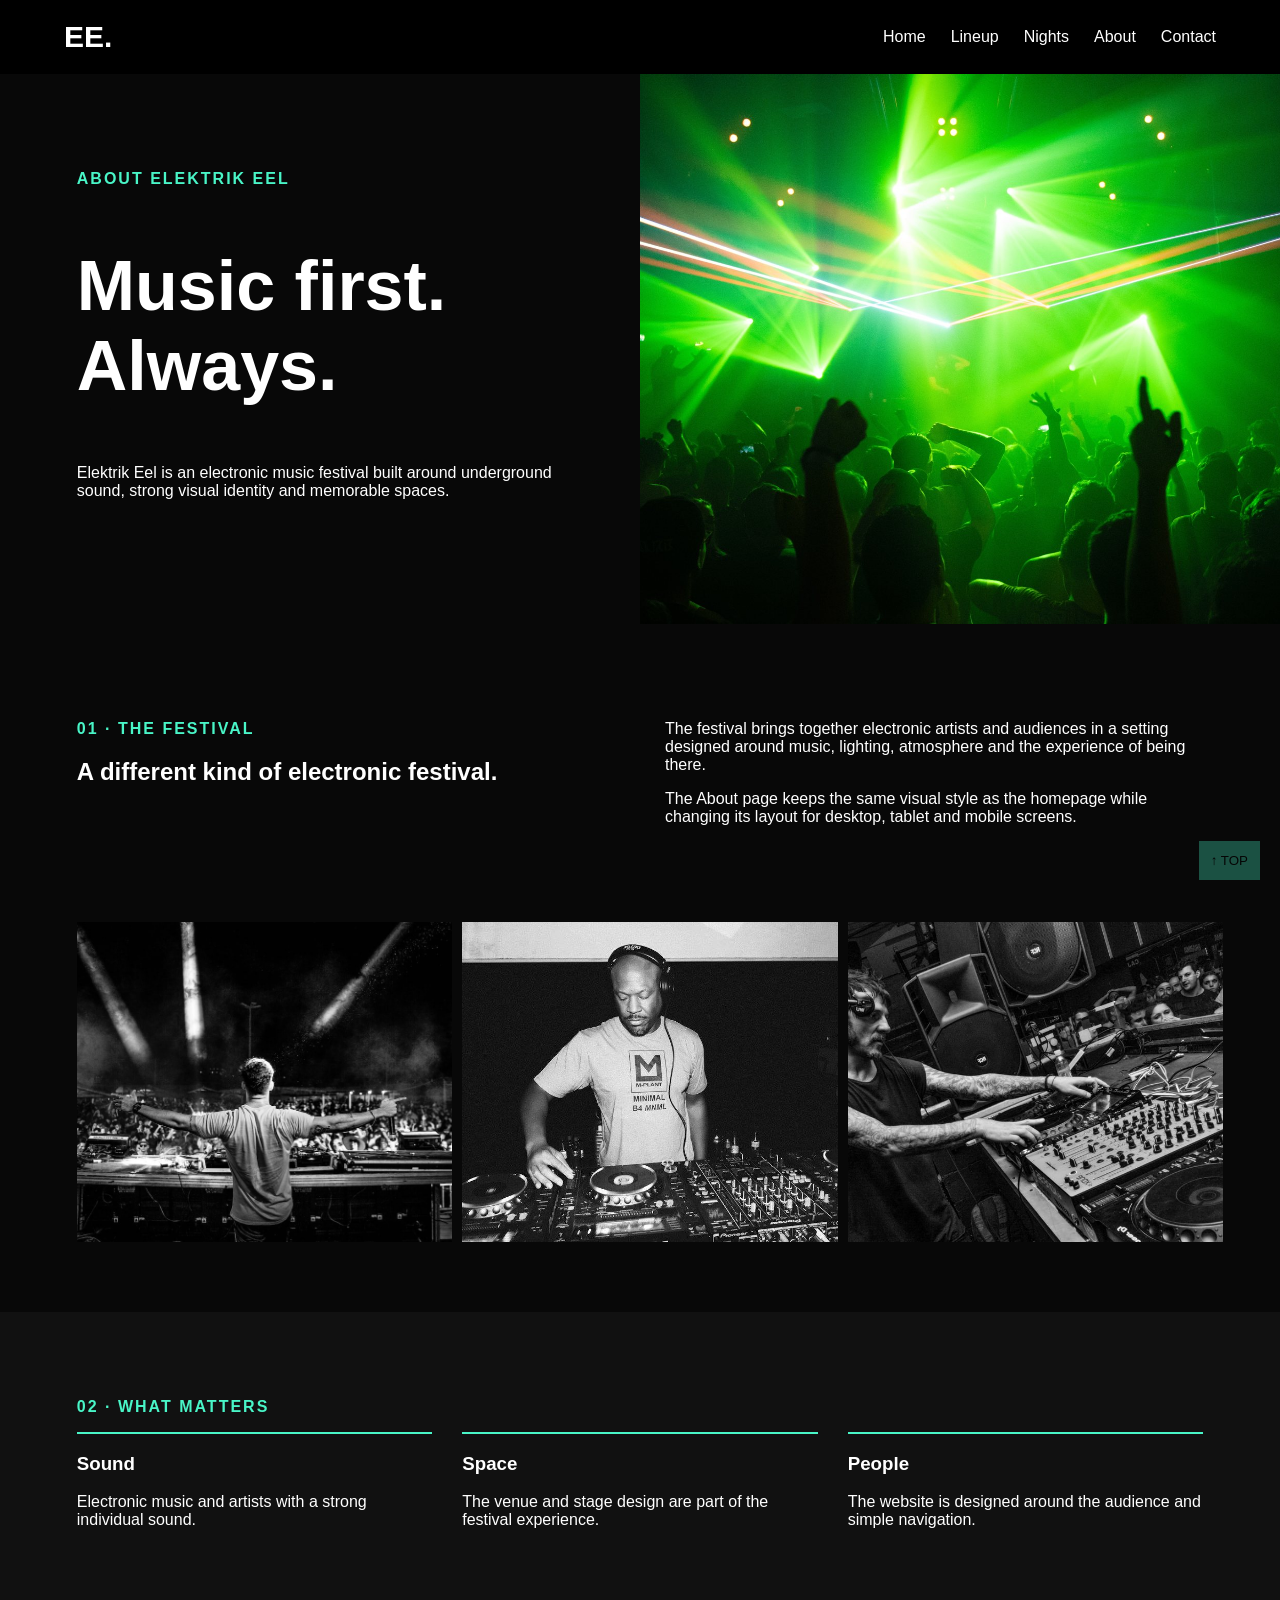
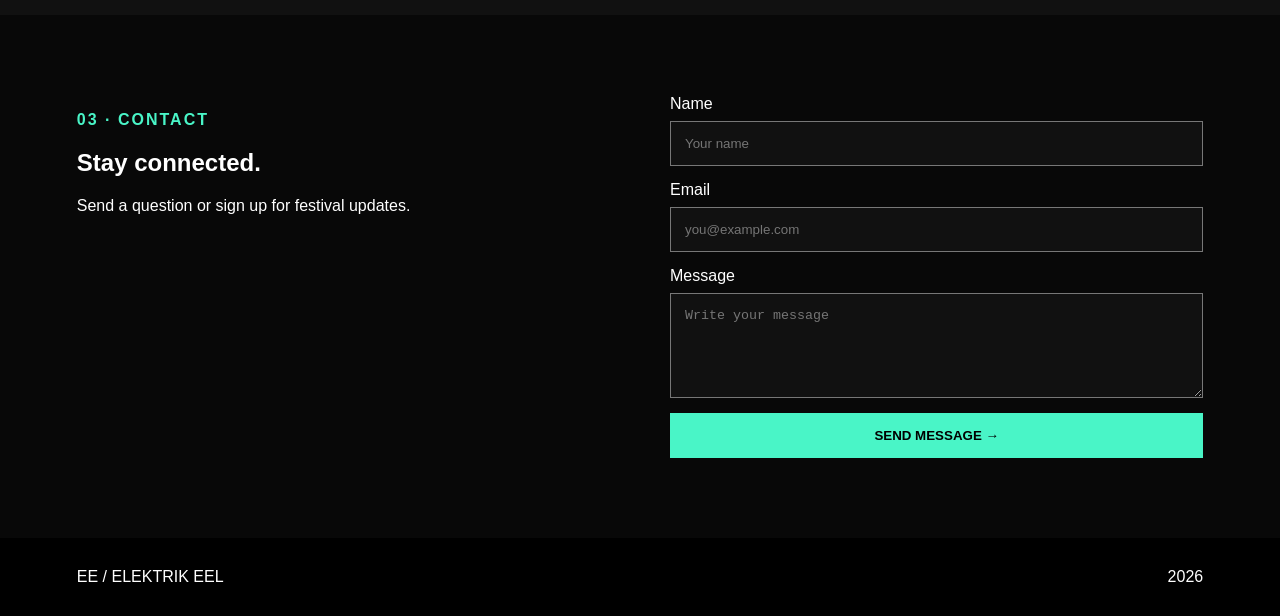
==== about.html @ ac5e9238 "Add files via upload" ====
<!DOCTYPE html>
<html lang="en">
<head>
  <meta charset="UTF-8">
  <meta name="viewport" content="width=device-width, initial-scale=1.0">
  <meta name="description" content="About Elektrik Eel Festival">
  <meta name="author" content="Jhon Cris Jimenez">
  <title>About | Elektrik Eel Festival</title>

  <!-- Google font -->
  <link rel="preconnect" href="https://fonts.googleapis.com">
  <link rel="preconnect" href="https://fonts.gstatic.com" crossorigin>
  <link href="https://fonts.googleapis.com/css2?family=Archivo:wght@400;500;600;700;800;900&display=swap" rel="stylesheet">

  <!-- Shared stylesheet -->
  <link rel="stylesheet" href="style.css">
</head>

<body>

  <!-- Header -->
  <header class="site-header">
    <a class="brand" href="index.html">EE.</a>

    <!-- Mobile menu button -->
    <button class="menu-button" type="button">☰ Menu</button>

    <!-- Main navigation -->
    <nav class="site-nav">
      <a href="index.html">Home</a>
      <a href="index.html#lineup">Lineup</a>
      <a href="index.html#nights">Nights</a>
      <a href="about.html" class="active-link">About</a>
      <a href="#contact">Contact</a>
    </nav>
  </header>

  <main>

    <!-- About hero -->
    <section class="about-hero">
      <div class="about-hero-text">
        <p class="section-label">ABOUT ELEKTRIK EEL</p>
        <h1>Music first.<br>Always.</h1>
        <p>
          Elektrik Eel is an electronic music festival built around underground sound,
          strong visual identity and memorable spaces.
        </p>
      </div>

      <img src="images/other/hero.jpg" alt="Elektrik Eel festival atmosphere">
    </section>

    <!-- Festival story -->
    <section class="about-story">
      <div>
        <p class="section-label">01 · THE FESTIVAL</p>
        <h2>A different kind of electronic festival.</h2>
      </div>

      <div>
        <p>
          The festival brings together electronic artists and audiences in a setting
          designed around music, lighting, atmosphere and the experience of being there.
        </p>
        <p>
          The About page keeps the same visual style as the homepage while changing
          its layout for desktop, tablet and mobile screens.
        </p>
      </div>
    </section>

    <!-- Image gallery -->
    <section class="about-gallery">
      <img src="images/artists/robag.jpg" alt="Festival crowd">
      <img src="images/artists/robert.jpg" alt="Festival lighting">
      <img src="images/artists/oscar.jpg" alt="Elektrik Eel artist">
    </section>

    <!-- Festival values -->
    <section class="values-section">
      <p class="section-label">02 · WHAT MATTERS</p>

      <div class="value-grid">
        <div class="value-card">
          <h3>Sound</h3>
          <p>Electronic music and artists with a strong individual sound.</p>
        </div>

        <div class="value-card">
          <h3>Space</h3>
          <p>The venue and stage design are part of the festival experience.</p>
        </div>

        <div class="value-card">
          <h3>People</h3>
          <p>The website is designed around the audience and simple navigation.</p>
        </div>
      </div>
    </section>

    <!-- User input area -->
    <section class="contact-section" id="contact">
      <div>
        <p class="section-label">03 · CONTACT</p>
        <h2>Stay connected.</h2>
        <p>Send a question or sign up for festival updates.</p>
      </div>

      <form class="contact-form">
        <label for="contact-name">Name</label>
        <input id="contact-name" type="text" placeholder="Your name">

        <label for="contact-email">Email</label>
        <input id="contact-email" type="email" placeholder="you@example.com">

        <label for="message">Message</label>
        <textarea id="message" rows="5" placeholder="Write your message"></textarea>

        <button type="submit">SEND MESSAGE →</button>
      </form>
    </section>

    <!-- Scroll to top button -->
    <button id="top-button" type="button">↑ TOP</button>

  </main>

  <footer>
    <span>EE / ELEKTRIK EEL</span>
    <span>2026</span>
  </footer>

  <!-- jQuery library -->
  <script src="https://code.jquery.com/jquery-3.7.1.min.js"></script>

  <!-- My jQuery code -->
  <script src="artist/script.js"></script>

</body>
</html>
---- style.css ----
/* ELEKTRIK EEL FESTIVAL
   Main stylesheet */

/* Makes links scroll smoothly */
html {
  scroll-behavior: smooth;
}

/* Basic page style */
body {
  margin: 0;
  background-color: #080808;
  color: white;
  font-family: Arial, sans-serif;
}

* {
  box-sizing: border-box;
}

a {
  color: white;
  text-decoration: none;
}

img {
  max-width: 100%;
  display: block;
}

/* Header */
.site-header {
  display: flex;
  justify-content: space-between;
  align-items: center;
  padding: 20px 5%;
  background-color: black;
}

.brand {
  font-size: 30px;
  font-weight: bold;
}

.site-nav {
  display: flex;
  gap: 25px;
}

.site-nav a:hover {
  color: #49f5c7;
}

/* Mobile menu button */
.menu-button {
  display: none;
  padding: 10px;
  background-color: #49f5c7;
  border: none;
  font-weight: bold;
}

/* Homepage hero */
.hero,
.hero-shell {
  min-height: 650px;
  padding: 80px 6%;
  background-color: #111;
  position: relative;
}

.hero-copy,
.hero-text {
  max-width: 750px;
}

.hero h1,
.hero-shell h1 {
  font-size: 90px;
  line-height: 0.9;
  margin: 20px 0;
}

.hero-shell h1 span {
  display: block;
}

.kicker,
.section-label {
  color: #49f5c7;
  font-weight: bold;
  letter-spacing: 2px;
}

.ticket-pill,
.ticket-button {
  display: inline-block;
  margin-top: 20px;
  padding: 15px 20px;
  background-color: #49f5c7;
  color: black;
  font-weight: bold;
}

.ticket-pill:hover,
.ticket-button:hover {
  background-color: white;
}

/* Lineup */
.lineup,
.lineup-panel {
  margin-top: 40px;
}

.lineup-panel ul {
  list-style: none;
  padding: 0;
}

.lineup-panel li {
  font-size: 24px;
  margin: 8px 0;
}

/* Festival nights */
.nights,
.night-grid {
  display: flex;
}

.night,
.night-card {
  width: 33.33%;
  padding: 40px;
  border: 1px solid #333;
}

.night a,
.night-card a {
  color: #49f5c7;
}

/* Featured mix */
.mix,
.mix-card {
  display: flex;
  justify-content: space-between;
  align-items: center;
  padding: 50px 6%;
  background-color: #49f5c7;
  color: black;
}

.play-button {
  width: 55px;
  height: 55px;
  border-radius: 50%;
  border: none;
  font-size: 20px;
}

/* Venue section */
.venue,
.editorial-section,
.about-story {
  display: flex;
  gap: 50px;
  padding: 80px 6%;
}

.venue > div,
.editorial-section > div,
.about-story > div {
  width: 50%;
}

.gallery,
.mini-gallery {
  display: flex;
  gap: 10px;
  margin-top: 30px;
}

.gallery img,
.mini-gallery img {
  width: 33.33%;
  height: 220px;
  object-fit: cover;
}

/* Artists */
.artists,
.artist-strip {
  display: flex;
}

.artists > div,
.artist-strip article {
  width: 20%;
  position: relative;
}

.artists img,
.artist-strip img {
  width: 100%;
  height: 300px;
  object-fit: cover;
}

.artist-strip span {
  display: block;
  padding: 10px;
  font-weight: bold;
}

/* Ticket and contact forms */
.tickets,
.ticket-section,
.contact-section {
  display: flex;
  gap: 60px;
  padding: 80px 6%;
}

.tickets > div,
.ticket-section > div,
.contact-section > div,
.ticket-form,
.contact-form {
  width: 50%;
}

.ticket-form,
.contact-form {
  display: flex;
  flex-direction: column;
}

.ticket-form input,
.ticket-form select,
.contact-form input,
.contact-form textarea {
  padding: 14px;
  margin: 8px 0 15px;
  background-color: #111;
  color: white;
  border: 1px solid #777;
}

.ticket-form button,
.contact-form button {
  padding: 15px;
  background-color: #49f5c7;
  border: none;
  font-weight: bold;
}

/* About page */
.about-hero {
  display: flex;
  min-height: 550px;
}

.about-hero-text,
.about-hero > img {
  width: 50%;
}

.about-hero-text {
  padding: 80px 6%;
}

.about-hero h1 {
  font-size: 70px;
}

.about-hero > img {
  object-fit: cover;
}

.about-gallery {
  display: flex;
  gap: 10px;
  padding: 0 6% 70px;
}

.about-gallery img {
  width: 33.33%;
  height: 320px;
  object-fit: cover;
}

.values-section {
  padding: 70px 6%;
  background-color: #111;
}

.value-grid {
  display: flex;
  gap: 30px;
}

.value-card {
  width: 33.33%;
  border-top: 2px solid #49f5c7;
}

/* Scroll to top button */
#top-button {
  display: none;
  position: fixed;
  right: 20px;
  bottom: 20px;
  padding: 12px;
  background-color: #49f5c7;
  border: none;
}

/* Footer */
footer {
  display: flex;
  justify-content: space-between;
  padding: 30px 6%;
  background-color: black;
}

/* TABLET */
@media screen and (max-width: 900px) {

  .hero h1,
  .hero-shell h1 {
    font-size: 65px;
  }

  .night,
  .night-card {
    padding: 25px;
  }

  .artists,
  .artist-strip {
    flex-wrap: wrap;
  }

  .artists > div,
  .artist-strip article {
    width: 50%;
  }

  .about-gallery {
    flex-wrap: wrap;
  }

  .about-gallery img {
    width: 48%;
  }

  .value-grid {
    flex-wrap: wrap;
  }

  .value-card {
    width: 47%;
  }
}

/* PHONE */
@media screen and (max-width: 600px) {

  .site-header {
    flex-wrap: wrap;
  }

  .menu-button {
    display: block;
  }

  .site-nav {
    display: none;
    width: 100%;
    flex-direction: column;
    margin-top: 15px;
  }

  .site-nav a {
    padding: 12px 0;
    border-top: 1px solid #333;
  }

  .hero,
  .hero-shell {
    min-height: 500px;
    padding: 60px 6%;
  }

  .hero h1,
  .hero-shell h1,
  .about-hero h1 {
    font-size: 48px;
  }

  .nights,
  .night-grid,
  .mix,
  .mix-card,
  .venue,
  .editorial-section,
  .about-story,
  .tickets,
  .ticket-section,
  .contact-section,
  .about-hero,
  .value-grid {
    flex-direction: column;
  }

  .night,
  .night-card,
  .venue > div,
  .editorial-section > div,
  .about-story > div,
  .tickets > div,
  .ticket-section > div,
  .contact-section > div,
  .ticket-form,
  .contact-form,
  .about-hero-text,
  .about-hero > img,
  .value-card {
    width: 100%;
  }

  .gallery,
  .mini-gallery,
  .about-gallery {
    flex-direction: column;
  }

  .gallery img,
  .mini-gallery img,
  .about-gallery img {
    width: 100%;
  }

  .artists > div,
  .artist-strip article {
    width: 100%;
  }

  .about-hero > img {
    height: 350px;
  }

  footer {
    flex-direction: column;
    gap: 10px;
  }
}
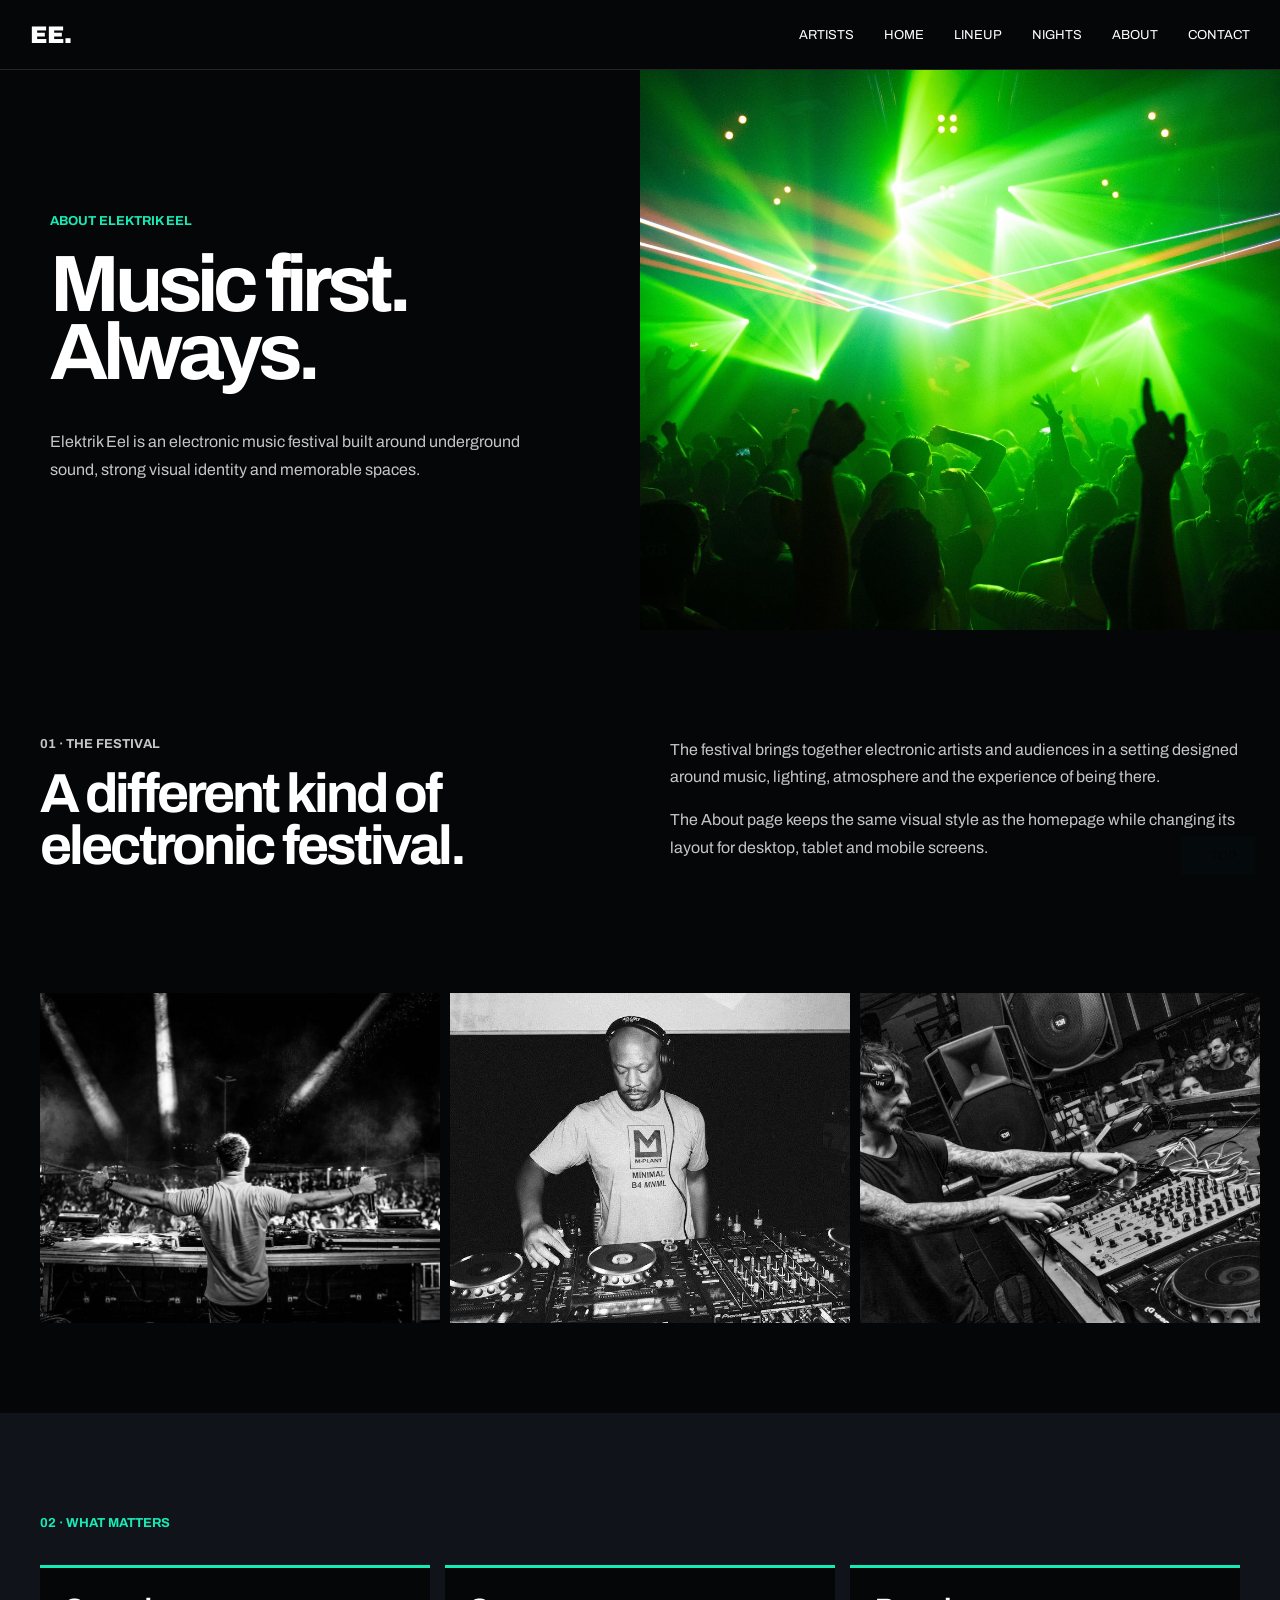
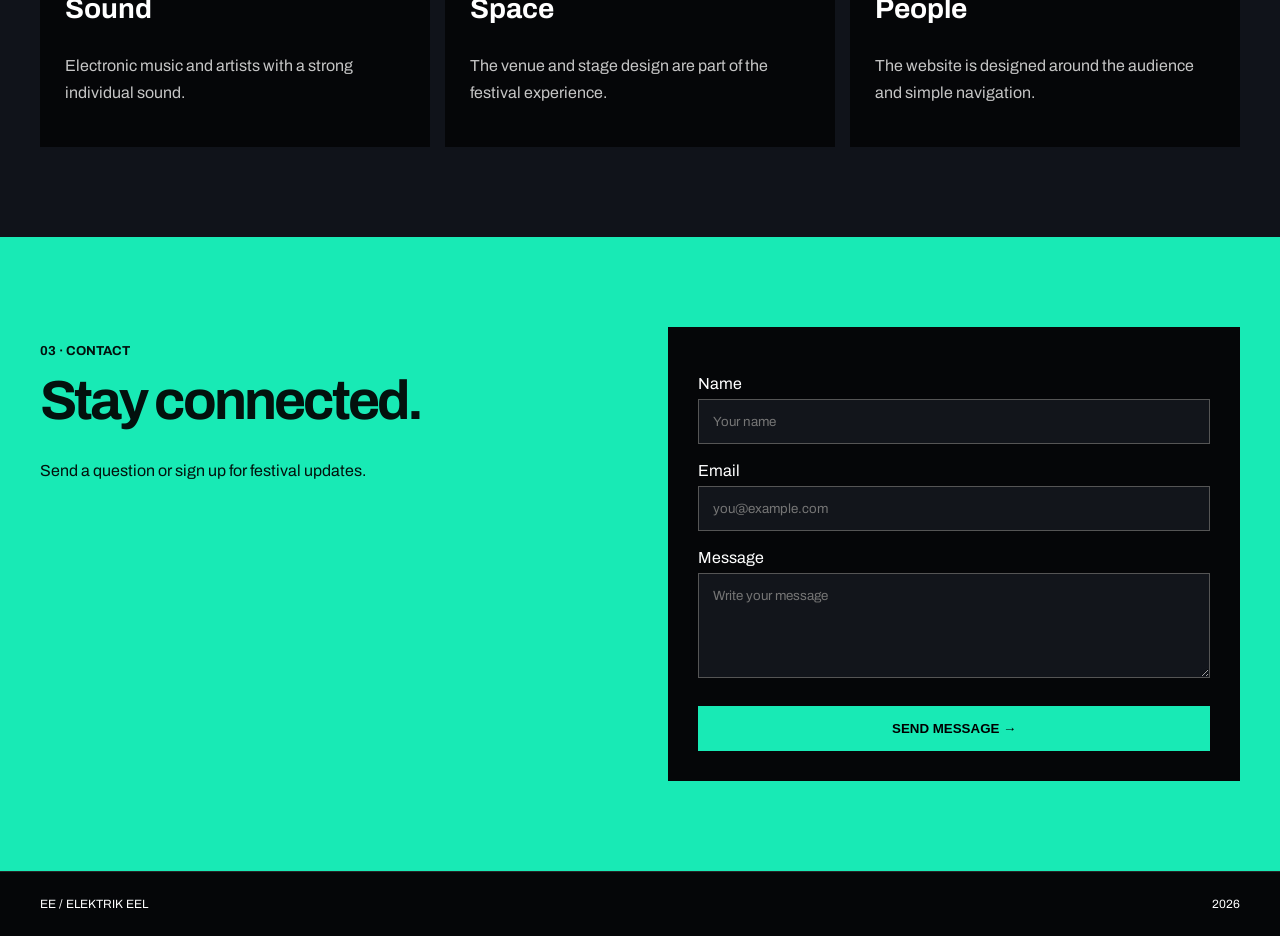
==== commit 13d43b92: "Add files via upload" ====
--- a/about.html
+++ b/about.html
@@ -27,6 +27,7 @@
 
     <!-- Main navigation -->
     <nav class="site-nav">
+      <a href="artists.html">Artists</a>
       <a href="index.html">Home</a>
       <a href="index.html#lineup">Lineup</a>
       <a href="index.html#nights">Nights</a>
--- a/style.css
+++ b/style.css
@@ -1,351 +1,535 @@
-/* ELEKTRIK EEL FESTIVAL
-   Main stylesheet */
-
-/* Makes links scroll smoothly */
+/* ELEKTRIK EEL FESTIVAL - DIG103 */
+
+/* Basic page setup */
+* {
+  box-sizing: border-box;
+}
+
+/* Makes page links scroll smoothly */
 html {
   scroll-behavior: smooth;
 }
 
-/* Basic page style */
+/* Main page style */
 body {
   margin: 0;
-  background-color: #080808;
+  background: #050608;
   color: white;
-  font-family: Arial, sans-serif;
-}
-
-* {
-  box-sizing: border-box;
+  font-family: "Archivo", Arial, sans-serif;
+}
+
+img {
+  width: 100%;
+  display: block;
 }
 
 a {
   color: white;
+}
+
+main,
+header,
+footer {
+  max-width: 1280px;
+  margin: auto;
+}
+
+/* Navigation */
+header,
+.site-header {
+  min-height: 70px;
+  padding: 0 30px;
+  display: flex;
+  align-items: center;
+  justify-content: space-between;
+  background: #050608;
+  border-bottom: 1px solid #252525;
+}
+
+.logo,
+.brand {
+  font-size: 24px;
+  font-weight: 900;
   text-decoration: none;
 }
 
-img {
-  max-width: 100%;
-  display: block;
-}
-
-/* Header */
-.site-header {
-  display: flex;
-  justify-content: space-between;
-  align-items: center;
-  padding: 20px 5%;
-  background-color: black;
-}
-
-.brand {
-  font-size: 30px;
-  font-weight: bold;
-}
-
+nav,
 .site-nav {
   display: flex;
-  gap: 25px;
-}
-
+  gap: 30px;
+}
+
+nav a,
+.site-nav a {
+  text-decoration: none;
+  text-transform: uppercase;
+  font-size: 13px;
+  transition: 0.3s;
+}
+
+nav a:hover,
 .site-nav a:hover {
-  color: #49f5c7;
-}
-
-/* Mobile menu button */
+  color: #18eab5;
+}
+
+/* Hidden on desktop */
 .menu-button {
   display: none;
-  padding: 10px;
-  background-color: #49f5c7;
-  border: none;
-  font-weight: bold;
-}
-
-/* Homepage hero */
-.hero,
-.hero-shell {
-  min-height: 650px;
-  padding: 80px 6%;
-  background-color: #111;
-  position: relative;
-}
-
-.hero-copy,
+  padding: 10px 15px;
+  border: 0;
+  background: #18eab5;
+  color: #04110e;
+  font-weight: 900;
+  cursor: pointer;
+}
+
+/* Hero */
+.hero {
+  min-height: 610px;
+  padding: 50px;
+  display: flex;
+  align-items: flex-end;
+  justify-content: space-between;
+  }
+
 .hero-text {
-  max-width: 750px;
-}
-
-.hero h1,
-.hero-shell h1 {
-  font-size: 90px;
+  width: 70%;
+}
+
+.hero-text > p:first-child,
+.green-label,
+.lineup > p:first-child,
+.section-title > p,
+.show-card > p:first-child,
+.section-label {
+  color: #18eab5;
+  font-size: 13px;
+  font-weight: 700;
+}
+
+.hero h1 {
+  margin: 10px 0 30px;
+  font-size: 110px;
+  line-height: 0.78;
+  letter-spacing: -8px;
+}
+
+.hero h1 span {
+  color: #18eab5;
+}
+
+.main-button {
+  display: inline-block;
+  padding: 16px 24px;
+  background: #18eab5;
+  color: #04110e;
+  text-decoration: none;
+  font-weight: 900;
+  transition: 0.3s;
+}
+
+.main-button:hover {
+  transform: translateY(-4px);
+}
+
+.small-text {
+  font-size: 12px;
+  color: #bbbbbb;
+}
+
+.lineup {
+  width: 270px;
+  padding: 25px;
+  background: rgba(0,0,0,0.65);
+}
+
+.lineup h2 {
+  margin: 6px 0;
+  font-size: 21px;
+  text-transform: uppercase;
+}
+
+/* Shows */
+.shows,
+.artists,
+.genres,
+.tickets {
+  padding: 90px 40px;
+}
+
+.section-title h2,
+.big-heading,
+.genre-text h2,
+.ticket-info h2 {
+  margin: 8px 0 40px;
+  font-size: 65px;
   line-height: 0.9;
-  margin: 20px 0;
-}
-
-.hero-shell h1 span {
+  letter-spacing: -4px;
+}
+
+.show-grid {
+  display: flex;
+  gap: 15px;
+}
+
+.show-card {
+  width: 33.33%;
+  min-height: 220px;
+  padding: 25px;
+  background: #151923;
+  border-top: 3px solid #18eab5;
+  transition: 0.3s;
+}
+
+.show-card:hover {
+  transform: translateY(-5px);
+}
+
+.show-card h3 {
+  font-size: 30px;
+  margin: 10px 0;
+}
+
+.show-card a {
+  color: #18eab5;
+  font-weight: 700;
+  text-decoration: none;
+}
+
+/* Artists */
+.artists {
+  background: #10131a;
+}
+
+.artist-grid {
+  display: flex;
+  flex-wrap: wrap;
+  gap: 10px;
+}
+
+.artist-card {
+  width: calc(20% - 8px);
+  background: #050608;
+  overflow: hidden;
+}
+
+.artist-card img {
+  height: 290px;
+  object-fit: cover;
+  transition: 0.3s;
+}
+
+.artist-card:hover img {
+  transform: scale(1.04);
+}
+
+.artist-card h3,
+.artist-card p {
+  margin-left: 15px;
+  margin-right: 15px;
+}
+
+.artist-card h3 {
+  margin-bottom: 0;
+  text-transform: uppercase;
+}
+
+.artist-card p {
+  margin-top: 5px;
+  color: #18eab5;
+}
+
+/* Genres */
+.genres {
+  display: flex;
+  gap: 50px;
+  align-items: center;
+}
+
+.genre-image,
+.genre-text {
+  width: 50%;
+}
+
+.genre-image img {
+  height: 520px;
+  object-fit: cover;
+}
+
+.genre-text > p:not(.green-label) {
+  line-height: 1.7;
+  color: #c5c5c5;
+}
+
+.genre-list {
+  margin-top: 30px;
+  display: flex;
+  flex-wrap: wrap;
+  gap: 10px;
+}
+
+.genre-list span {
+  padding: 10px 14px;
+  border: 1px solid #18eab5;
+  color: #18eab5;
+}
+
+/* Tickets */
+.tickets {
+  display: flex;
+  gap: 60px;
+  background: #18eab5;
+  color: #03110d;
+}
+
+.ticket-info,
+.tickets form {
+  width: 50%;
+}
+
+.tickets .green-label {
+  color: #03110d;
+}
+
+.ticket-info img {
+  margin-top: 30px;
+  height: 230px;
+  object-fit: cover;
+}
+
+form {
+  padding: 30px;
+  background: #050608;
+  color: white;
+}
+
+label {
   display: block;
-}
-
-.kicker,
-.section-label {
-  color: #49f5c7;
-  font-weight: bold;
-  letter-spacing: 2px;
-}
-
-.ticket-pill,
-.ticket-button {
-  display: inline-block;
-  margin-top: 20px;
-  padding: 15px 20px;
-  background-color: #49f5c7;
-  color: black;
-  font-weight: bold;
-}
-
-.ticket-pill:hover,
-.ticket-button:hover {
-  background-color: white;
-}
-
-/* Lineup */
-.lineup,
-.lineup-panel {
-  margin-top: 40px;
-}
-
-.lineup-panel ul {
-  list-style: none;
-  padding: 0;
-}
-
-.lineup-panel li {
-  font-size: 24px;
-  margin: 8px 0;
-}
-
-/* Festival nights */
-.nights,
-.night-grid {
-  display: flex;
-}
-
-.night,
-.night-card {
-  width: 33.33%;
-  padding: 40px;
-  border: 1px solid #333;
-}
-
-.night a,
-.night-card a {
-  color: #49f5c7;
-}
-
-/* Featured mix */
-.mix,
-.mix-card {
-  display: flex;
-  justify-content: space-between;
-  align-items: center;
-  padding: 50px 6%;
-  background-color: #49f5c7;
-  color: black;
-}
-
-.play-button {
-  width: 55px;
-  height: 55px;
-  border-radius: 50%;
-  border: none;
-  font-size: 20px;
-}
-
-/* Venue section */
-.venue,
-.editorial-section,
+  margin: 18px 0 7px;
+}
+
+input,
+select,
+textarea {
+  width: 100%;
+  padding: 14px;
+  border: 1px solid #555;
+  background: #12151b;
+  color: white;
+  font-family: inherit;
+}
+
+form button {
+  width: 100%;
+  margin-top: 25px;
+  padding: 15px;
+  border: 0;
+  background: #18eab5;
+  font-weight: 900;
+  cursor: pointer;
+  transition: 0.3s;
+}
+
+form button:hover {
+  background: white;
+}
+
+/* About page */
+.about-hero {
+  min-height: 560px;
+  display: flex;
+  align-items: stretch;
+}
+
+.about-hero-text {
+  width: 50%;
+  padding: 90px 50px;
+  display: flex;
+  flex-direction: column;
+  justify-content: center;
+}
+
+.about-hero-text h1 {
+  margin: 10px 0 25px;
+  font-size: 80px;
+  line-height: 0.85;
+  letter-spacing: -5px;
+}
+
+.about-hero-text > p:last-child {
+  max-width: 520px;
+  line-height: 1.7;
+  color: #c5c5c5;
+}
+
+.about-hero > img {
+  width: 50%;
+  object-fit: cover;
+}
+
 .about-story {
-  display: flex;
-  gap: 50px;
-  padding: 80px 6%;
-}
-
-.venue > div,
-.editorial-section > div,
+  padding: 90px 40px;
+  display: flex;
+  gap: 60px;
+}
+
 .about-story > div {
   width: 50%;
 }
 
-.gallery,
-.mini-gallery {
+.about-story h2,
+.contact-section h2 {
+  margin: 8px 0 30px;
+  font-size: 55px;
+  line-height: 0.95;
+  letter-spacing: -3px;
+}
+
+.about-story p,
+.contact-section p,
+.value-card p {
+  line-height: 1.7;
+  color: #c5c5c5;
+}
+
+.about-gallery {
+  padding: 0 40px 90px;
   display: flex;
   gap: 10px;
-  margin-top: 30px;
-}
-
-.gallery img,
-.mini-gallery img {
+}
+
+.about-gallery img {
   width: 33.33%;
-  height: 220px;
+  height: 330px;
   object-fit: cover;
 }
 
-/* Artists */
-.artists,
-.artist-strip {
-  display: flex;
-}
-
-.artists > div,
-.artist-strip article {
-  width: 20%;
-  position: relative;
-}
-
-.artists img,
-.artist-strip img {
-  width: 100%;
-  height: 300px;
-  object-fit: cover;
-}
-
-.artist-strip span {
-  display: block;
-  padding: 10px;
-  font-weight: bold;
-}
-
-/* Ticket and contact forms */
-.tickets,
-.ticket-section,
+.values-section {
+  padding: 90px 40px;
+  background: #10131a;
+}
+
+.value-grid {
+  display: flex;
+  gap: 15px;
+  margin-top: 35px;
+}
+
+.value-card {
+  width: 33.33%;
+  padding: 25px;
+  background: #050608;
+  border-top: 3px solid #18eab5;
+}
+
+.value-card h3 {
+  margin-top: 0;
+  font-size: 28px;
+}
+
 .contact-section {
+  padding: 90px 40px;
   display: flex;
   gap: 60px;
-  padding: 80px 6%;
-}
-
-.tickets > div,
-.ticket-section > div,
+  background: #18eab5;
+  color: #03110d;
+}
+
 .contact-section > div,
-.ticket-form,
 .contact-form {
   width: 50%;
 }
 
-.ticket-form,
+.contact-section .section-label,
+.contact-section p {
+  color: #03110d;
+}
+
 .contact-form {
-  display: flex;
-  flex-direction: column;
-}
-
-.ticket-form input,
-.ticket-form select,
-.contact-form input,
-.contact-form textarea {
-  padding: 14px;
-  margin: 8px 0 15px;
-  background-color: #111;
-  color: white;
-  border: 1px solid #777;
-}
-
-.ticket-form button,
-.contact-form button {
-  padding: 15px;
-  background-color: #49f5c7;
-  border: none;
-  font-weight: bold;
-}
-
-/* About page */
-.about-hero {
-  display: flex;
-  min-height: 550px;
-}
-
-.about-hero-text,
-.about-hero > img {
-  width: 50%;
-}
-
-.about-hero-text {
-  padding: 80px 6%;
-}
-
-.about-hero h1 {
-  font-size: 70px;
-}
-
-.about-hero > img {
-  object-fit: cover;
-}
-
-.about-gallery {
-  display: flex;
-  gap: 10px;
-  padding: 0 6% 70px;
-}
-
-.about-gallery img {
-  width: 33.33%;
-  height: 320px;
-  object-fit: cover;
-}
-
-.values-section {
-  padding: 70px 6%;
-  background-color: #111;
-}
-
-.value-grid {
-  display: flex;
-  gap: 30px;
-}
-
-.value-card {
-  width: 33.33%;
-  border-top: 2px solid #49f5c7;
+  margin: 0;
 }
 
 /* Scroll to top button */
 #top-button {
   display: none;
   position: fixed;
-  right: 20px;
-  bottom: 20px;
-  padding: 12px;
-  background-color: #49f5c7;
-  border: none;
+  right: 25px;
+  bottom: 25px;
+  width: auto;
+  padding: 12px 18px;
+  border: 0;
+  background: #18eab5;
+  color: #03110d;
+  font-weight: 900;
+  cursor: pointer;
+  z-index: 20;
 }
 
 /* Footer */
 footer {
+  padding: 25px 40px;
   display: flex;
   justify-content: space-between;
-  padding: 30px 6%;
-  background-color: black;
-}
-
-/* TABLET */
-@media screen and (max-width: 900px) {
-
-  .hero h1,
-  .hero-shell h1 {
-    font-size: 65px;
-  }
-
-  .night,
-  .night-card {
-    padding: 25px;
-  }
-
-  .artists,
-  .artist-strip {
+  border-top: 1px solid #252525;
+  font-size: 12px;
+}
+
+/* Tablet */
+@media (max-width: 900px) {
+  header,
+  .site-header {
+    height: auto;
+    padding: 18px 25px;
+  }
+
+  nav,
+  .site-nav {
+    gap: 15px;
+  }
+
+  .hero {
+    padding: 35px;
+  }
+
+  .hero h1 {
+    font-size: 80px;
+  }
+
+  .hero-text {
+    width: 60%;
+  }
+
+  .show-grid {
     flex-wrap: wrap;
   }
 
-  .artists > div,
-  .artist-strip article {
-    width: 50%;
+  .show-card {
+    width: 100%;
+  }
+
+  .artist-card {
+    width: calc(50% - 5px);
+  }
+
+  .genres,
+  .tickets,
+  .about-story,
+  .contact-section {
+    flex-direction: column;
+  }
+
+  .genre-image,
+  .genre-text,
+  .ticket-info,
+  .tickets form,
+  .about-story > div,
+  .contact-section > div,
+  .contact-form {
+    width: 100%;
+  }
+
+  .about-hero-text h1 {
+    font-size: 62px;
   }
 
   .about-gallery {
@@ -353,7 +537,7 @@
   }
 
   .about-gallery img {
-    width: 48%;
+    width: calc(50% - 5px);
   }
 
   .value-grid {
@@ -361,14 +545,15 @@
   }
 
   .value-card {
-    width: 47%;
-  }
-}
-
-/* PHONE */
-@media screen and (max-width: 600px) {
-
+    width: calc(50% - 8px);
+  }
+}
+
+/* Phone */
+@media (max-width: 600px) {
+  header,
   .site-header {
+    display: flex;
     flex-wrap: wrap;
   }
 
@@ -376,84 +561,314 @@
     display: block;
   }
 
+  nav,
   .site-nav {
     display: none;
     width: 100%;
+    margin-top: 15px;
     flex-direction: column;
-    margin-top: 15px;
-  }
-
+    gap: 0;
+  }
+
+  nav a,
   .site-nav a {
-    padding: 12px 0;
-    border-top: 1px solid #333;
-  }
-
-  .hero,
-  .hero-shell {
-    min-height: 500px;
-    padding: 60px 6%;
-  }
-
-  .hero h1,
-  .hero-shell h1,
-  .about-hero h1 {
-    font-size: 48px;
-  }
-
-  .nights,
-  .night-grid,
-  .mix,
-  .mix-card,
-  .venue,
-  .editorial-section,
+    display: block;
+    width: 100%;
+    padding: 13px 0;
+    border-top: 1px solid #252525;
+  }
+
+  .hero {
+    min-height: 720px;
+    padding: 25px;
+    display: block;
+  }
+
+  .hero-text {
+    width: 100%;
+    padding-top: 140px;
+  }
+
+  .hero h1 {
+    font-size: 62px;
+    letter-spacing: -5px;
+  }
+
+  .lineup {
+    width: 100%;
+    margin-top: 40px;
+  }
+
+  .shows,
+  .artists,
+  .genres,
+  .tickets,
   .about-story,
-  .tickets,
-  .ticket-section,
-  .contact-section,
-  .about-hero,
+  .values-section,
+  .contact-section {
+    padding: 65px 20px;
+  }
+
+  .section-title h2,
+  .big-heading,
+  .genre-text h2,
+  .ticket-info h2,
+  .about-story h2,
+  .contact-section h2 {
+    font-size: 45px;
+    letter-spacing: -3px;
+  }
+
+  .artist-card {
+    width: 100%;
+  }
+
+  .about-hero {
+    display: block;
+  }
+
+  .about-hero-text,
+  .about-hero > img {
+    width: 100%;
+  }
+
+  .about-hero-text {
+    padding: 65px 20px;
+  }
+
+  .about-hero-text h1 {
+    font-size: 52px;
+    letter-spacing: -3px;
+  }
+
+  .about-hero > img {
+    height: 360px;
+  }
+
+  .about-gallery {
+    padding: 0 20px 65px;
+    display: block;
+  }
+
+  .about-gallery img {
+    width: 100%;
+    height: 280px;
+    margin-bottom: 10px;
+  }
+
   .value-grid {
-    flex-direction: column;
-  }
-
-  .night,
-  .night-card,
-  .venue > div,
-  .editorial-section > div,
-  .about-story > div,
-  .tickets > div,
-  .ticket-section > div,
-  .contact-section > div,
-  .ticket-form,
-  .contact-form,
-  .about-hero-text,
-  .about-hero > img,
+    display: block;
+  }
+
   .value-card {
     width: 100%;
-  }
-
-  .gallery,
-  .mini-gallery,
-  .about-gallery {
-    flex-direction: column;
-  }
-
-  .gallery img,
-  .mini-gallery img,
-  .about-gallery img {
-    width: 100%;
-  }
-
-  .artists > div,
-  .artist-strip article {
-    width: 100%;
-  }
-
-  .about-hero > img {
-    height: 350px;
+    margin-bottom: 15px;
   }
 
   footer {
-    flex-direction: column;
-    gap: 10px;
-  }
-}
+    display: block;
+    padding: 25px 20px;
+  }
+}
+
+
+/* Artist lineup page */
+.lineup-page-heading {
+  padding: 90px 40px 50px;
+  background: #050608;
+}
+
+.lineup-page-heading h1 {
+  margin: 8px 0 20px;
+  font-size: 90px;
+  line-height: 0.85;
+  letter-spacing: -6px;
+}
+
+.lineup-page-heading p:last-child {
+  color: #bfbfbf;
+}
+
+.lineup-page-grid {
+  padding: 0 40px 90px;
+  display: grid;
+  grid-template-columns: repeat(4, 1fr);
+  gap: 12px;
+}
+
+.lineup-card {
+  background: #10131a;
+  overflow: hidden;
+}
+
+.lineup-card img {
+  width: 100%;
+  height: 320px;
+  object-fit: cover;
+  transition: 0.3s;
+}
+
+.lineup-card:hover img {
+  transform: scale(1.04);
+}
+
+.lineup-card p {
+  margin: 0;
+  padding: 14px;
+  color: #18eab5;
+  font-weight: 700;
+}
+
+/* Tablet lineup */
+@media (max-width: 900px) {
+  .lineup-page-heading h1 {
+    font-size: 68px;
+  }
+
+  .lineup-page-grid {
+    grid-template-columns: repeat(2, 1fr);
+  }
+}
+
+/* Phone lineup */
+@media (max-width: 600px) {
+  .lineup-page-heading {
+    padding: 65px 20px 35px;
+  }
+
+  .lineup-page-heading h1 {
+    font-size: 50px;
+    letter-spacing: -3px;
+  }
+
+  .lineup-page-grid {
+    padding: 0 20px 65px;
+    grid-template-columns: 1fr;
+  }
+
+  .lineup-card img {
+    height: 380px;
+  }
+}
+
+
+/* Smooth hero background image */
+.hero {
+  position: relative;
+  overflow: hidden;
+  background: #050608;
+}
+
+.hero-background {
+  position: absolute;
+  inset: 0;
+  background-size: cover;
+  background-position: center;
+  opacity: 1;
+  transition: opacity 0.6s ease;
+  z-index: 0;
+}
+
+/* Dark layer keeps the text readable */
+.hero-background::after {
+  content: "";
+  position: absolute;
+  inset: 0;
+  background: linear-gradient(90deg, rgba(0,0,0,0.82), rgba(0,0,0,0.2), rgba(0,0,0,0.8));
+}
+
+/* Keeps hero text above the background */
+.hero > *:not(.hero-background) {
+  position: relative;
+  z-index: 1;
+}
+
+/* Background switch buttons */
+.hero-controls {
+  position: absolute !important;
+  right: 25px;
+  bottom: 25px;
+  display: flex;
+  gap: 8px;
+  z-index: 3 !important;
+}
+
+.hero-controls button {
+  width: 46px;
+  height: 46px;
+  border: 1px solid #18eab5;
+  background: rgba(0,0,0,0.7);
+  color: #18eab5;
+  font-size: 25px;
+  cursor: pointer;
+  transition: 0.3s;
+}
+
+.hero-controls button:hover {
+  background: #18eab5;
+  color: #050608;
+}
+
+/* Smoother artist cards */
+.lineup-card img {
+  transition: transform 0.45s ease, opacity 0.45s ease;
+}
+
+.lineup-card:hover img {
+  transform: scale(1.035);
+  opacity: 0.9;
+}
+
+/* Artist lightbox */
+#artist-lightbox {
+  display: none;
+  position: fixed;
+  inset: 0;
+  padding: 45px 20px;
+  background: rgba(0,0,0,0.94);
+  z-index: 100;
+  text-align: center;
+}
+
+#artist-lightbox img {
+  max-width: 900px;
+  width: auto;
+  max-height: 78vh;
+  margin: auto;
+  object-fit: contain;
+}
+
+#artist-lightbox p {
+  color: #18eab5;
+  font-size: 20px;
+  font-weight: 700;
+}
+
+#close-lightbox {
+  position: absolute;
+  top: 20px;
+  right: 25px;
+  border: 0;
+  background: none;
+  color: white;
+  font-size: 42px;
+  cursor: pointer;
+}
+
+/* Phone hero controls */
+@media (max-width: 600px) {
+  .hero-controls {
+    right: 15px;
+    bottom: 15px;
+  }
+
+  .hero-controls button {
+    width: 42px;
+    height: 42px;
+  }
+
+  #artist-lightbox img {
+    width: 100%;
+    max-height: 70vh;
+  }
+}
